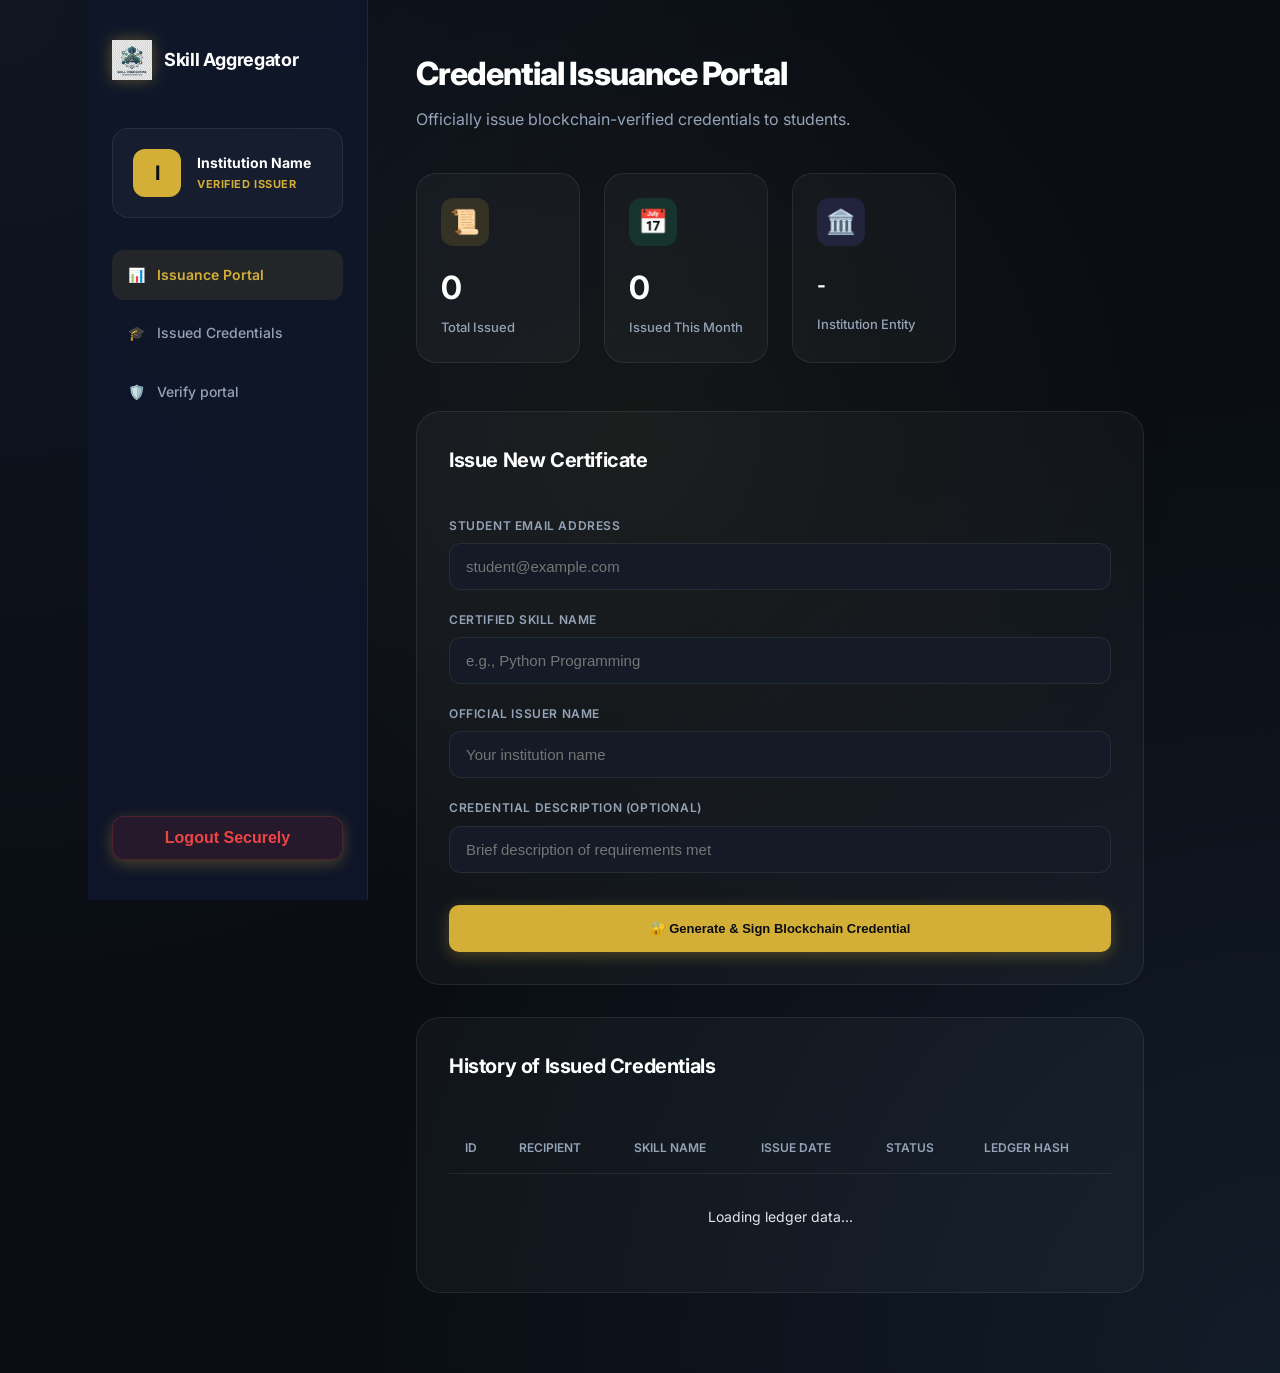
==== frontend/institution-dashboard.html @ e486b058 "Initial commit for Blockchain Skill Credential Aggregator System" ====
<!DOCTYPE html>
<html lang="en">

<head>
    <meta charset="UTF-8">
    <meta name="viewport" content="width=device-width, initial-scale=1.0">
    <title>Institution Dashboard - Skill Credential Aggregator</title>
    <link rel="stylesheet" href="style.css">
    <link rel="stylesheet" href="dashboard.css">
    <link rel="preconnect" href="https://fonts.googleapis.com">
    <link rel="preconnect" href="https://fonts.gstatic.com" crossorigin>
    <link href="https://fonts.googleapis.com/css2?family=Inter:wght@400;600;700&display=swap" rel="stylesheet">
    <script src="script.js" defer></script>
    <style>
        .badge-success {
            background: rgba(16, 185, 129, 0.1);
            color: #10b981;
        }
    </style>
</head>

<body>
    <div class="dashboard">
        <!-- Sidebar -->
        <aside class="sidebar">
            <div class="sidebar-header">
                <img src="logo.png" alt="Logo" class="sidebar-logo">
                <div class="sidebar-title">Skill Aggregator</div>
            </div>

            <div class="user-profile">
                <div class="user-avatar" id="userAvatar">I</div>
                <div class="user-details">
                    <h3 id="instNameHeader">Institution Name</h3>
                    <p>Verified Issuer</p>
                </div>
            </div>

            <nav class="nav-menu">
                <a href="#" class="nav-link active">
                    <span class="nav-icon">📊</span>
                    Issuance Portal
                </a>
                <a href="#" class="nav-link">
                    <span class="nav-icon">🎓</span>
                    Issued Credentials
                </a>
                <a href="verify.html" class="nav-link">
                    <span class="nav-icon">🛡️</span>
                    Verify portal
                </a>
            </nav>

            <button class="logout-btn-sidebar" onclick="logout()">Logout Securely</button>
        </aside>

        <!-- Main Content -->
        <main class="main-content">
            <div class="page-header">
                <h1>Credential Issuance Portal</h1>
                <p>Officially issue blockchain-verified credentials to students.</p>
            </div>

            <!-- Statistics -->
            <div class="dashboard-grid">
                <div class="stat-card gold">
                    <div class="stat-icon">📜</div>
                    <div class="stat-value" id="totalCredentials">0</div>
                    <div class="stat-label">Total Issued</div>
                </div>
                <div class="stat-card success">
                    <div class="stat-icon">📅</div>
                    <div class="stat-value" id="monthCredentials">0</div>
                    <div class="stat-label">Issued This Month</div>
                </div>
                <div class="stat-card info">
                    <div class="stat-icon">🏛️</div>
                    <div class="stat-value"
                        style="font-size: 1.2rem; min-height: 48px; display: flex; align-items: center;"
                        id="institutionNameDisplay">-</div>
                    <div class="stat-label">Institution Entity</div>
                </div>
            </div>

            <div class="content-section">
                <div class="section-head">
                    <h2>Issue New Certificate</h2>
                </div>
                <div id="message"></div>
                <form id="issueForm">
                    <div class="input-group">
                        <label for="student_email">Student Email Address</label>
                        <input type="email" id="student_email" placeholder="student@example.com" required>
                    </div>

                    <div class="input-group">
                        <label for="skill_name">Certified Skill Name</label>
                        <input type="text" id="skill_name" placeholder="e.g., Python Programming" required>
                    </div>

                    <div class="input-group">
                        <label for="issuer_name">Official Issuer Name</label>
                        <input type="text" id="issuer_name" placeholder="Your institution name" required>
                    </div>

                    <div class="input-group">
                        <label for="description">Credential Description (Optional)</label>
                        <input type="text" id="description" placeholder="Brief description of requirements met">
                    </div>

                    <button type="submit" class="action-btn" style="width: 100%; padding: 16px;">
                        🔐 Generate & Sign Blockchain Credential
                    </button>
                </form>
            </div>

            <!-- Credentials Table -->
            <div class="content-section">
                <div class="section-head">
                    <h2>History of Issued Credentials</h2>
                </div>
                <div class="table-container">
                    <table>
                        <thead>
                            <tr>
                                <th>ID</th>
                                <th>Recipient</th>
                                <th>Skill Name</th>
                                <th>Issue Date</th>
                                <th>Status</th>
                                <th>Ledger Hash</th>
                            </tr>
                        </thead>
                        <tbody id="credentialsTableBody">
                            <tr>
                                <td colspan="6" style="text-align: center; padding: 2rem;">Loading ledger data...</td>
                            </tr>
                        </tbody>
                    </table>
                </div>
            </div>
        </main>
    </div>

    <script>
        // Check authentication
        const token = localStorage.getItem('token');
        const role = localStorage.getItem('role');
        const name = localStorage.getItem('name');

        // Debug logging
        console.log('=== Institution Dashboard Auth Check ===');
        console.log('token:', token);
        console.log('role:', role);
        console.log('name:', name);
        console.log('role === "institution":', role === 'institution');

        if (!token || role !== 'institution') {
            console.error('Access denied! token:', !!token, 'role:', role);
            showToast("Restricted Access. Institution status required.", "error");
            setTimeout(() => window.location.href = 'login.html', 1500);
        } else {
            console.log('Access granted! Welcome', name);
        }

        // Display welcome message
        document.getElementById('instNameHeader').textContent = name;
        document.getElementById('institutionNameDisplay').textContent = name;
        document.getElementById('userAvatar').textContent = name.charAt(0).toUpperCase();
        document.getElementById('issuer_name').value = name;

        // Load credentials on page load
        loadCredentials();

        // Handle form submission
        document.getElementById('issueForm').addEventListener('submit', async (e) => {
            e.preventDefault();

            const skill_name = document.getElementById('skill_name').value;
            const issuer_name = document.getElementById('issuer_name').value;
            const student_email = document.getElementById('student_email').value;
            const description = document.getElementById('description').value;

            try {
                const response = await fetch('http://localhost:5000/issue-credential', {
                    method: 'POST',
                    headers: {
                        'Content-Type': 'application/json',
                        'Authorization': 'Bearer ' + token
                    },
                    body: JSON.stringify({
                        skill_name: skill_name,
                        issuer_name: issuer_name,
                        student_email: student_email,
                        description: description
                    })
                });

                const data = await response.json();

                if (response.ok) {
                    document.getElementById('message').innerHTML =
                        `<div class="badge-success" style="padding: 15px; border-radius: 12px; margin-bottom: 20px;">
                            <strong>✓ Successfully Recorded!</strong><br>
                            <span style="font-size: 0.8rem; opacity: 0.8;">Block Mined: ${data.credential_hash}</span>
                        </div>`;

                    // Clear form
                    document.getElementById('issueForm').reset();

                    // Reload credentials
                    loadCredentials();
                } else {
                    document.getElementById('message').innerHTML =
                        `<div class="message error"><strong>Error:</strong> ${data.message}</div>`;
                }
            } catch (error) {
                document.getElementById('message').innerHTML =
                    `<div class="message error"><strong>Error:</strong> ${error.message}</div>`;
            }
        });

        // Load credentials function
        async function loadCredentials() {
            try {
                const response = await fetch('http://localhost:5000/my-issued-credentials', {
                    headers: {
                        'Authorization': 'Bearer ' + token
                    }
                });

                const credentials = await response.json();

                const tbody = document.getElementById('credentialsTableBody');

                if (credentials.length === 0) {
                    tbody.innerHTML = '<tr><td colspan="6" style="text-align: center; padding: 2rem;">No credentials issued yet.</td></tr>';
                } else {
                    tbody.innerHTML = credentials.map(cred => `
                        <tr>
                            <td>${cred.id}</td>
                            <td>${cred.student_name}</td>
                            <td><strong>${cred.skill_name}</strong></td>
                            <td>${new Date(cred.issue_date).toLocaleDateString()}</td>
                            <td><span class="badge badge-success">${cred.status}</span></td>
                            <td class="hash-text" title="${cred.credential_hash}">${cred.credential_hash.substring(0, 16)}...</td>
                        </tr>
                    `).join('');

                    // Update statistics
                    document.getElementById('totalCredentials').textContent = credentials.length;

                    // Calculate this month's credentials
                    const thisMonth = new Date().getMonth();
                    const thisYear = new Date().getFullYear();
                    const monthCount = credentials.filter(cred => {
                        const credDate = new Date(cred.issue_date);
                        return credDate.getMonth() === thisMonth && credDate.getFullYear() === thisYear;
                    }).length;
                    document.getElementById('monthCredentials').textContent = monthCount;
                }
            } catch (error) {
                console.error('Error loading credentials:', error);
            }
        }
    </script>
</body>

</html>
---- frontend/style.css ----
:root {
  --primary: #0a0e14;
  --secondary: #141b26;
  --accent: #d4af37;
  /* Metallic Gold */
  --accent-glow: rgba(212, 175, 55, 0.4);
  --text: #e1e7ef;
  --text-dim: #94a3b8;
  --success: #10b981;
  --danger: #ef4444;
  --info: #6366f1;

  --bg-mesh: radial-gradient(at 0% 0%, rgba(20, 30, 48, 0.5) 0, transparent 50%),
    radial-gradient(at 50% 0%, rgba(36, 59, 85, 0.5) 0, transparent 50%),
    radial-gradient(at 100% 0%, rgba(20, 30, 48, 0.5) 0, transparent 50%);

  --glass: rgba(255, 255, 255, 0.03);
  --glass-border: rgba(255, 255, 255, 0.08);
  --glass-heavy: rgba(15, 23, 42, 0.8);

  --font-main: 'Inter', system-ui, -apple-system, sans-serif;
  --transition: all 0.3s cubic-bezier(0.4, 0, 0.2, 1);
}

* {
  box-sizing: border-box;
  margin: 0;
  padding: 0;
}

body {
  font-family: var(--font-main);
  background-color: var(--primary);
  background-image: var(--bg-mesh);
  color: var(--text);
  min-height: 100vh;
  display: flex;
  justify-content: center;
  align-items: center;
  overflow-x: hidden;
  line-height: 1.6;
}

/* Background Animation */
body::before {
  content: '';
  position: fixed;
  top: 0;
  left: 0;
  width: 100%;
  height: 100%;
  background: radial-gradient(circle at 50% 50%, rgba(212, 175, 55, 0.05), transparent 70%);
  pointer-events: none;
  z-index: -1;
}

.container {
  background: var(--glass-heavy);
  backdrop-filter: blur(20px);
  -webkit-backdrop-filter: blur(20px);
  border: 1px solid var(--glass-border);
  border-radius: 24px;
  padding: 48px;
  width: 100%;
  max-width: 440px;
  box-shadow: 0 25px 50px -12px rgba(0, 0, 0, 0.5);
  text-align: center;
  position: relative;
  overflow: hidden;
  animation: slideIn 0.8s cubic-bezier(0.16, 1, 0.3, 1);
}

.container::after {
  content: '';
  position: absolute;
  top: 0;
  left: -100%;
  width: 100%;
  height: 2px;
  background: linear-gradient(90deg, transparent, var(--accent), transparent);
  animation: scan 3s infinite linear;
}

@keyframes scan {
  to {
    left: 100%;
  }
}

@keyframes slideIn {
  from {
    opacity: 0;
    transform: translateY(30px) scale(0.95);
  }

  to {
    opacity: 1;
    transform: translateY(0) scale(1);
  }
}

.logo {
  width: 90px;
  height: 90px;
  margin-bottom: 32px;
  object-fit: contain;
  filter: drop-shadow(0 0 15px var(--accent-glow));
  transition: var(--transition);
}

.logo:hover {
  transform: scale(1.05) rotate(5deg);
}

h2 {
  font-size: 28px;
  font-weight: 700;
  margin-bottom: 8px;
  letter-spacing: -0.02em;
  color: #fff;
}

.subtitle {
  color: var(--text-dim);
  font-size: 14px;
  margin-bottom: 32px;
}

.input-group {
  position: relative;
  margin-bottom: 20px;
  text-align: left;
}

.input-group label {
  display: block;
  font-size: 12px;
  font-weight: 600;
  color: var(--text-dim);
  margin-bottom: 8px;
  text-transform: uppercase;
  letter-spacing: 0.05em;
}

input,
select {
  width: 100%;
  padding: 14px 16px;
  background: var(--secondary);
  /* Solid background for better dropdown behavior */
  border: 1px solid var(--glass-border);
  border-radius: 12px;
  color: #fff;
  font-size: 15px;
  outline: none;
  transition: var(--transition);
}

input:hover,
select:hover {
  background: rgba(255, 255, 255, 0.05);
}

input:focus,
select:focus {
  border-color: var(--accent);
  background: rgba(255, 255, 255, 0.07);
  box-shadow: 0 0 0 4px var(--accent-glow);
}

button {
  width: 100%;
  padding: 16px;
  margin-top: 12px;
  background: var(--accent);
  border: none;
  border-radius: 12px;
  font-size: 16px;
  font-weight: 700;
  color: var(--primary);
  cursor: pointer;
  transition: var(--transition);
  box-shadow: 0 4px 15px rgba(212, 175, 55, 0.3);
}

button:hover {
  transform: translateY(-2px);
  box-shadow: 0 8px 25px rgba(212, 175, 55, 0.5);
  background: #e5c05b;
}

button:active {
  transform: translateY(0);
}

/* Toast System */
#toast-container {
  position: fixed;
  bottom: 30px;
  right: 30px;
  z-index: 9999;
  display: flex;
  flex-direction: column;
  gap: 12px;
}

.toast {
  background: rgba(255, 255, 255, 0.1);
  backdrop-filter: blur(15px);
  border: 1px solid rgba(255, 255, 255, 0.1);
  color: var(--text);
  padding: 16px 24px;
  border-radius: 12px;
  box-shadow: 0 10px 30px rgba(0, 0, 0, 0.3);
  display: flex;
  align-items: center;
  gap: 12px;
  font-weight: 600;
  min-width: 300px;
  transform: translateX(120%);
  transition: all 0.5s cubic-bezier(0.2, 0.8, 0.2, 1);
}

.toast.show {
  transform: translateX(0);
}

.toast-success {
  color: #10b981;
  border-left: 4px solid #10b981;
}

.toast-error {
  color: #ef4444;
  border-left: 4px solid #ef4444;
}

.toast-info {
  color: #3b82f6;
  border-left: 4px solid #3b82f6;
}

.link-text {
  margin-top: 24px;
  font-size: 14px;
  color: var(--text-dim);
}

.link {
  color: var(--accent);
  text-decoration: none;
  font-weight: 600;
  margin-left: 4px;
  transition: var(--transition);
}

.link:hover {
  color: #fff;
  text-shadow: 0 0 10px var(--accent-glow);
}

/* Custom Select Arrow */
select {
  appearance: none;
  background-image: url("data:image/svg+xml;charset=UTF-8,%3Csvg xmlns='http://www.w3.org/2000/svg' viewBox='0 0 24 24' fill='none' stroke='%23d4af37' stroke-width='2' stroke-linecap='round' stroke-linejoin='round'%3E%3Cpolyline points='6 9 12 15 18 9'%3E%3C/polyline%3E%3C/svg%3E");
  background-repeat: no-repeat;
  background-position: right 16px center;
  background-size: 16px;
}

option {
  background-color: #1a1c2c;
  /* Match the dark theme */
  color: #fff;
  padding: 10px;
}
---- frontend/dashboard.css ----
:root {
    --primary: #0a0e14;
    --secondary: #141b26;
    --accent: #d4af37;
    --accent-glow: rgba(212, 175, 55, 0.4);
    --text: #e1e7ef;
    --text-dim: #94a3b8;
    --success: #10b981;
    --warning: #f59e0b;
    --danger: #ef4444;
    --info: #6366f1;

    --glass: rgba(255, 255, 255, 0.03);
    --glass-border: rgba(255, 255, 255, 0.08);
    --glass-heavy: rgba(15, 23, 42, 0.95);

    --font-main: 'Inter', system-ui, sans-serif;
    --transition: all 0.3s cubic-bezier(0.4, 0, 0.2, 1);
    --sidebar-width: 280px;
}

* {
    box-sizing: border-box;
    margin: 0;
    padding: 0;
}

body {
    font-family: var(--font-main);
    background-color: var(--primary);
    background-image: radial-gradient(at 0% 0%, rgba(20, 30, 48, 0.5) 0, transparent 50%),
        radial-gradient(at 100% 100%, rgba(36, 59, 85, 0.3) 0, transparent 50%);
    color: var(--text);
    min-height: 100vh;
}

.dashboard {
    display: flex;
}

/* Sidebar Styling */
.sidebar {
    width: var(--sidebar-width);
    background: var(--glass-heavy);
    backdrop-filter: blur(20px);
    border-right: 1px solid var(--glass-border);
    padding: 40px 24px;
    position: fixed;
    height: 100vh;
    display: flex;
    flex-direction: column;
    z-index: 100;
    animation: slideInLeft 0.6s cubic-bezier(0.16, 1, 0.3, 1);
}

@keyframes slideInLeft {
    from {
        transform: translateX(-100%);
    }

    to {
        transform: translateX(0);
    }
}

.sidebar-header {
    display: flex;
    align-items: center;
    gap: 12px;
    margin-bottom: 48px;
}

.sidebar-logo {
    width: 40px;
    height: 40px;
    filter: drop-shadow(0 0 8px var(--accent-glow));
}

.sidebar-title {
    font-size: 18px;
    font-weight: 700;
    color: #fff;
    letter-spacing: -0.02em;
}

.user-profile {
    background: var(--glass);
    border: 1px solid var(--glass-border);
    border-radius: 16px;
    padding: 20px;
    margin-bottom: 32px;
    display: flex;
    align-items: center;
    gap: 16px;
}

.user-avatar {
    width: 48px;
    height: 48px;
    background: var(--accent);
    color: var(--primary);
    border-radius: 12px;
    display: flex;
    align-items: center;
    justify-content: center;
    font-weight: 700;
    font-size: 20px;
}

.user-details h3 {
    font-size: 14px;
    color: #fff;
    margin-bottom: 2px;
}

.user-details p {
    font-size: 11px;
    color: var(--accent);
    text-transform: uppercase;
    font-weight: 700;
    letter-spacing: 0.05em;
}

.nav-menu {
    list-style: none;
    flex-grow: 1;
}

.nav-link {
    display: flex;
    align-items: center;
    gap: 12px;
    padding: 14px 16px;
    color: var(--text-dim);
    text-decoration: none;
    border-radius: 12px;
    margin-bottom: 8px;
    font-size: 14px;
    font-weight: 500;
    transition: var(--transition);
}

.nav-link:hover {
    background: var(--glass);
    color: #fff;
}

.nav-link.active {
    background: rgba(212, 175, 55, 0.1);
    color: var(--accent);
    font-weight: 600;
}

.logout-btn-sidebar {
    margin-top: auto;
    background: rgba(239, 68, 68, 0.1);
    color: var(--danger);
    border: 1px solid rgba(239, 68, 68, 0.2);
    padding: 12px;
    border-radius: 12px;
    cursor: pointer;
    font-weight: 600;
    transition: var(--transition);
}

.logout-btn-sidebar:hover {
    background: var(--danger);
    color: #fff;
}

/* Main Content Styling */
.main-content {
    flex: 1;
    margin-left: var(--sidebar-width);
    padding: 48px;
    max-width: 1400px;
    animation: fadeIn 0.8s ease-out;
}

@keyframes fadeIn {
    from {
        opacity: 0;
        transform: translateY(20px);
    }

    to {
        opacity: 1;
        transform: translateY(0);
    }
}

.page-header {
    margin-bottom: 40px;
}

.page-header h1 {
    font-size: 32px;
    font-weight: 800;
    color: #fff;
    margin-bottom: 8px;
    letter-spacing: -0.03em;
}

.page-header p {
    color: var(--text-dim);
    font-size: 16px;
}

/* Dashboard Grid Component */
.dashboard-grid {
    display: grid;
    grid-template-columns: repeat(4, 1fr);
    gap: 24px;
    margin-bottom: 48px;
}

.stat-card {
    background: var(--glass);
    border: 1px solid var(--glass-border);
    border-radius: 20px;
    padding: 24px;
    transition: var(--transition);
    position: relative;
    overflow: hidden;
}

.stat-card:hover {
    transform: translateY(-4px);
    background: var(--glass-border);
    border-color: var(--accent);
}

.stat-icon {
    width: 48px;
    height: 48px;
    border-radius: 12px;
    display: flex;
    align-items: center;
    justify-content: center;
    font-size: 24px;
    margin-bottom: 16px;
    background: rgba(255, 255, 255, 0.05);
}

.stat-card.gold .stat-icon {
    background: rgba(212, 175, 55, 0.15);
    color: var(--accent);
}

.stat-card.success .stat-icon {
    background: rgba(16, 185, 129, 0.15);
    color: var(--success);
}

.stat-card.info .stat-icon {
    background: rgba(99, 102, 241, 0.15);
    color: var(--info);
}

.stat-card.purple .stat-icon {
    background: rgba(167, 139, 250, 0.15);
    color: #a78bfa;
}

.stat-value {
    font-size: 32px;
    font-weight: 700;
    color: #fff;
    margin-bottom: 4px;
}

.stat-label {
    font-size: 13px;
    color: var(--text-dim);
    font-weight: 500;
}

/* Sections & Tables */
.content-section {
    background: var(--glass);
    border: 1px solid var(--glass-border);
    border-radius: 24px;
    padding: 32px;
    margin-bottom: 32px;
}

.section-head {
    display: flex;
    justify-content: space-between;
    align-items: center;
    margin-bottom: 32px;
}

.section-head h2 {
    font-size: 20px;
    font-weight: 700;
    color: #fff;
}

.action-btn {
    background: var(--accent);
    color: var(--primary);
    padding: 10px 20px;
    border-radius: 10px;
    font-weight: 700;
    font-size: 13px;
    border: none;
    cursor: pointer;
    transition: var(--transition);
}

.action-btn:hover {
    transform: translateY(-2px);
    box-shadow: 0 4px 12px var(--accent-glow);
}

/* Table Styling */
.table-container {
    width: 100%;
    overflow-x: auto;
}

table {
    width: 100%;
    border-collapse: collapse;
}

th {
    text-align: left;
    padding: 16px;
    font-size: 12px;
    font-weight: 600;
    color: var(--text-dim);
    text-transform: uppercase;
    border-bottom: 1px solid var(--glass-border);
}

td {
    padding: 20px 16px;
    font-size: 14px;
    color: var(--text);
    border-bottom: 1px solid var(--glass-border);
}

tr:last-child td {
    border-bottom: none;
}

tr:hover {
    background: rgba(255, 255, 255, 0.02);
}

.badge {
    padding: 4px 12px;
    border-radius: 8px;
    font-size: 11px;
    font-weight: 700;
    text-transform: uppercase;
}

.badge-success {
    background: rgba(16, 185, 129, 0.1);
    color: var(--success);
}

.badge-warning {
    background: rgba(245, 158, 11, 0.1);
    color: var(--warning);
}

.badge-info {
    background: rgba(99, 102, 241, 0.1);
    color: var(--info);
}

.hash-text {
    font-family: 'JetBrains Mono', monospace;
    font-size: 12px;
    color: var(--text-dim);
    opacity: 0.7;
}

/* Responsive Overrides */
@media (max-width: 1200px) {
    .dashboard-grid {
        grid-template-columns: repeat(2, 1fr);
    }
}

@media (max-width: 768px) {
    .sidebar {
        display: none;
    }

    .main-content {
        margin-left: 0;
        padding: 24px;
    }

    .dashboard-grid {
        grid-template-columns: 1fr;
    }
}

/* Modal Styling */
.modal {
    display: none;
    position: fixed;
    top: 0;
    left: 0;
    width: 100%;
    height: 100%;
    background: rgba(0, 0, 0, 0.6);
    backdrop-filter: blur(8px);
    z-index: 1000;
    justify-content: center;
    align-items: center;
    animation: fadeIn 0.3s ease;
}

.modal-content {
    background: var(--glass-heavy);
    border: 1px solid var(--glass-border);
    border-radius: 24px;
    padding: 40px;
    width: 90%;
    max-width: 500px;
    position: relative;
    box-shadow: 0 25px 50px -12px rgba(0, 0, 0, 0.5);
    animation: scaleUp 0.4s cubic-bezier(0.16, 1, 0.3, 1);
}

@keyframes scaleUp {
    from {
        opacity: 0;
        transform: scale(0.95);
    }

    to {
        opacity: 1;
        transform: scale(1);
    }
}

.modal-header {
    margin-bottom: 24px;
}

.modal-header h2 {
    font-size: 24px;
    color: #fff;
    margin-bottom: 8px;
}

.modal-header p {
    color: var(--text-dim);
    font-size: 14px;
}

.close-btn {
    position: absolute;
    top: 24px;
    right: 24px;
    background: none;
    border: none;
    color: var(--text-dim);
    font-size: 24px;
    cursor: pointer;
    transition: var(--transition);
}

.close-btn:hover {
    color: #fff;
}

.form-group {
    margin-bottom: 20px;
}

.form-group label {
    display: block;
    font-size: 13px;
    color: var(--text-dim);
    margin-bottom: 8px;
    font-weight: 600;
}

.form-group input {
    width: 100%;
    background: rgba(255, 255, 255, 0.05);
    border: 1px solid var(--glass-border);
    border-radius: 12px;
    padding: 12px 16px;
    color: #fff;
    font-family: var(--font-main);
    transition: var(--transition);
}

.form-group input:focus {
    outline: none;
    border-color: var(--accent);
    background: rgba(255, 255, 255, 0.08);
}

.badge-external {
    background: rgba(167, 139, 250, 0.1);
    color: #a78bfa;
}

.badge-internal {
    background: rgba(16, 185, 129, 0.1);
    color: var(--success);
}
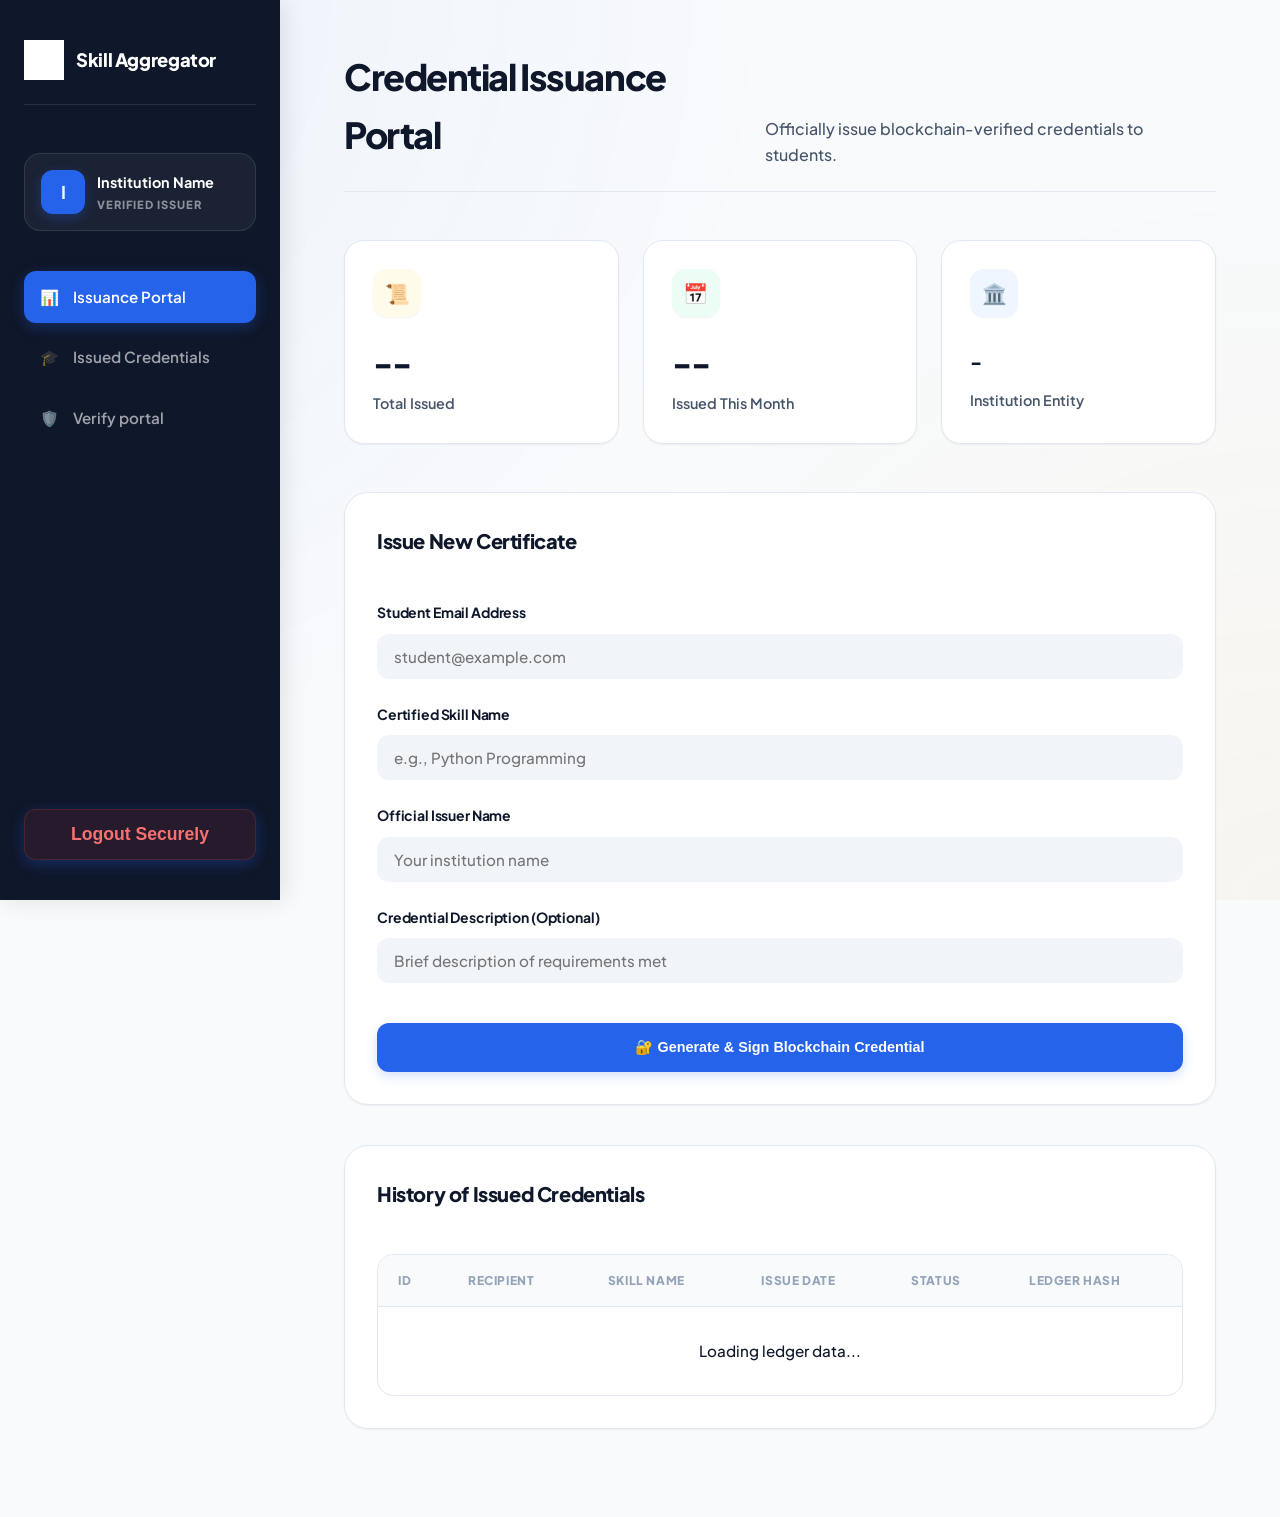
==== commit 1f8edbb2: "Update backend and frontend changes, including new landing page and CSS improvements" ====
--- a/frontend/institution-dashboard.html
+++ b/frontend/institution-dashboard.html
@@ -65,12 +65,12 @@
             <div class="dashboard-grid">
                 <div class="stat-card gold">
                     <div class="stat-icon">📜</div>
-                    <div class="stat-value" id="totalCredentials">0</div>
+                    <div class="stat-value" id="totalCredentials">--</div>
                     <div class="stat-label">Total Issued</div>
                 </div>
                 <div class="stat-card success">
                     <div class="stat-icon">📅</div>
-                    <div class="stat-value" id="monthCredentials">0</div>
+                    <div class="stat-value" id="monthCredentials">--</div>
                     <div class="stat-label">Issued This Month</div>
                 </div>
                 <div class="stat-card info">
--- a/frontend/style.css
+++ b/frontend/style.css
@@ -1,25 +1,30 @@
+@import url('https://fonts.googleapis.com/css2?family=Plus+Jakarta+Sans:wght@400;500;600;700;800&display=swap');
+
 :root {
-  --primary: #0a0e14;
-  --secondary: #141b26;
-  --accent: #d4af37;
-  /* Metallic Gold */
-  --accent-glow: rgba(212, 175, 55, 0.4);
-  --text: #e1e7ef;
-  --text-dim: #94a3b8;
+  --primary: #ffffff;
+  --bg-page: #f8fafc;
+  --accent: #0f172a;
+  --accent-blue: #2563eb;
+  --accent-blue-hover: #1d4ed8;
+  --accent-glow: rgba(37, 99, 235, 0.15);
+
+  --text-main: #0f172a;
+  --text-muted: #475569;
+  --text-light: #94a3b8;
+
   --success: #10b981;
   --danger: #ef4444;
-  --info: #6366f1;
-
-  --bg-mesh: radial-gradient(at 0% 0%, rgba(20, 30, 48, 0.5) 0, transparent 50%),
-    radial-gradient(at 50% 0%, rgba(36, 59, 85, 0.5) 0, transparent 50%),
-    radial-gradient(at 100% 0%, rgba(20, 30, 48, 0.5) 0, transparent 50%);
-
-  --glass: rgba(255, 255, 255, 0.03);
-  --glass-border: rgba(255, 255, 255, 0.08);
-  --glass-heavy: rgba(15, 23, 42, 0.8);
-
-  --font-main: 'Inter', system-ui, -apple-system, sans-serif;
-  --transition: all 0.3s cubic-bezier(0.4, 0, 0.2, 1);
+  --info: #3b82f6;
+
+  --border-subtle: #e2e8f0;
+  --border-focus: #2563eb;
+
+  --glass: rgba(255, 255, 255, 0.7);
+  --glass-heavy: rgba(255, 255, 255, 0.98);
+
+  --font-main: 'Plus Jakarta Sans', 'Inter', system-ui, -apple-system, sans-serif;
+  --transition: all 0.4s cubic-bezier(0.16, 1, 0.3, 1);
+  --shadow-xl: 0 25px 50px -12px rgb(0 0 0 / 0.15);
 }
 
 * {
@@ -30,9 +35,8 @@
 
 body {
   font-family: var(--font-main);
-  background-color: var(--primary);
-  background-image: var(--bg-mesh);
-  color: var(--text);
+  background-color: var(--bg-page);
+  color: var(--text-main);
   min-height: 100vh;
   display: flex;
   justify-content: center;
@@ -41,7 +45,7 @@
   line-height: 1.6;
 }
 
-/* Background Animation */
+/* Dynamic Mesh Background */
 body::before {
   content: '';
   position: fixed;
@@ -49,7 +53,9 @@
   left: 0;
   width: 100%;
   height: 100%;
-  background: radial-gradient(circle at 50% 50%, rgba(212, 175, 55, 0.05), transparent 70%);
+  background:
+    radial-gradient(circle at 0% 0%, rgba(37, 99, 235, 0.05) 0%, transparent 50%),
+    radial-gradient(circle at 100% 100%, rgba(245, 158, 11, 0.05) 0%, transparent 50%);
   pointer-events: none;
   z-index: -1;
 }
@@ -58,135 +64,117 @@
   background: var(--glass-heavy);
   backdrop-filter: blur(20px);
   -webkit-backdrop-filter: blur(20px);
-  border: 1px solid var(--glass-border);
-  border-radius: 24px;
-  padding: 48px;
-  width: 100%;
-  max-width: 440px;
-  box-shadow: 0 25px 50px -12px rgba(0, 0, 0, 0.5);
+  border: 1px solid var(--border-subtle);
+  border-radius: 32px;
+  padding: 56px;
+  width: 100%;
+  max-width: 460px;
+  box-shadow: var(--shadow-xl);
   text-align: center;
   position: relative;
   overflow: hidden;
-  animation: slideIn 0.8s cubic-bezier(0.16, 1, 0.3, 1);
-}
-
-.container::after {
-  content: '';
-  position: absolute;
-  top: 0;
-  left: -100%;
-  width: 100%;
-  height: 2px;
-  background: linear-gradient(90deg, transparent, var(--accent), transparent);
-  animation: scan 3s infinite linear;
-}
-
-@keyframes scan {
-  to {
-    left: 100%;
-  }
-}
-
-@keyframes slideIn {
+  animation: slideUp 0.8s cubic-bezier(0.16, 1, 0.3, 1);
+}
+
+@keyframes slideUp {
   from {
     opacity: 0;
-    transform: translateY(30px) scale(0.95);
+    transform: translateY(40px);
   }
 
   to {
     opacity: 1;
-    transform: translateY(0) scale(1);
+    transform: translateY(0);
   }
 }
 
 .logo {
-  width: 90px;
-  height: 90px;
+  width: 72px;
+  height: 72px;
   margin-bottom: 32px;
   object-fit: contain;
-  filter: drop-shadow(0 0 15px var(--accent-glow));
   transition: var(--transition);
 }
 
 .logo:hover {
-  transform: scale(1.05) rotate(5deg);
+  transform: scale(1.1) rotate(-5deg);
 }
 
 h2 {
-  font-size: 28px;
-  font-weight: 700;
-  margin-bottom: 8px;
-  letter-spacing: -0.02em;
-  color: #fff;
+  font-size: 2rem;
+  font-weight: 800;
+  margin-bottom: 12px;
+  letter-spacing: -0.03em;
+  color: var(--accent);
 }
 
 .subtitle {
-  color: var(--text-dim);
-  font-size: 14px;
-  margin-bottom: 32px;
+  color: var(--text-muted);
+  font-size: 1.05rem;
+  margin-bottom: 40px;
+  font-weight: 500;
 }
 
 .input-group {
   position: relative;
-  margin-bottom: 20px;
+  margin-bottom: 24px;
   text-align: left;
 }
 
 .input-group label {
   display: block;
-  font-size: 12px;
-  font-weight: 600;
-  color: var(--text-dim);
-  margin-bottom: 8px;
-  text-transform: uppercase;
-  letter-spacing: 0.05em;
+  font-size: 0.875rem;
+  font-weight: 700;
+  color: var(--accent);
+  margin-bottom: 10px;
+  letter-spacing: -0.01em;
 }
 
 input,
 select {
   width: 100%;
-  padding: 14px 16px;
-  background: var(--secondary);
-  /* Solid background for better dropdown behavior */
-  border: 1px solid var(--glass-border);
-  border-radius: 12px;
-  color: #fff;
-  font-size: 15px;
+  padding: 14px 20px;
+  background: #f1f5f9;
+  border: 1.5px solid transparent;
+  border-radius: 14px;
+  color: var(--text-main);
+  font-size: 1rem;
+  font-weight: 500;
   outline: none;
   transition: var(--transition);
 }
 
 input:hover,
 select:hover {
-  background: rgba(255, 255, 255, 0.05);
+  background: #e2e8f0;
 }
 
 input:focus,
 select:focus {
-  border-color: var(--accent);
-  background: rgba(255, 255, 255, 0.07);
-  box-shadow: 0 0 0 4px var(--accent-glow);
+  background: white;
+  border-color: var(--accent-blue);
+  box-shadow: 0 0 0 4px rgba(37, 99, 235, 0.1);
 }
 
 button {
   width: 100%;
   padding: 16px;
-  margin-top: 12px;
-  background: var(--accent);
+  margin-top: 16px;
+  background: var(--accent-blue);
   border: none;
-  border-radius: 12px;
-  font-size: 16px;
+  border-radius: 14px;
+  font-size: 1.1rem;
   font-weight: 700;
-  color: var(--primary);
+  color: white;
   cursor: pointer;
   transition: var(--transition);
-  box-shadow: 0 4px 15px rgba(212, 175, 55, 0.3);
+  box-shadow: 0 4px 14px 0 rgba(37, 99, 235, 0.3);
 }
 
 button:hover {
+  background: var(--accent-blue-hover);
   transform: translateY(-2px);
-  box-shadow: 0 8px 25px rgba(212, 175, 55, 0.5);
-  background: #e5c05b;
+  box-shadow: 0 6px 20px rgba(37, 99, 235, 0.4);
 }
 
 button:active {
@@ -196,7 +184,7 @@
 /* Toast System */
 #toast-container {
   position: fixed;
-  bottom: 30px;
+  top: 30px;
   right: 30px;
   z-index: 9999;
   display: flex;
@@ -205,20 +193,19 @@
 }
 
 .toast {
-  background: rgba(255, 255, 255, 0.1);
-  backdrop-filter: blur(15px);
-  border: 1px solid rgba(255, 255, 255, 0.1);
-  color: var(--text);
-  padding: 16px 24px;
-  border-radius: 12px;
-  box-shadow: 0 10px 30px rgba(0, 0, 0, 0.3);
+  background: white;
+  border: 1px solid var(--border-subtle);
+  color: var(--text-main);
+  padding: 18px 24px;
+  border-radius: 16px;
+  box-shadow: var(--shadow-xl);
   display: flex;
   align-items: center;
-  gap: 12px;
+  gap: 14px;
   font-weight: 600;
-  min-width: 300px;
+  min-width: 320px;
   transform: translateX(120%);
-  transition: all 0.5s cubic-bezier(0.2, 0.8, 0.2, 1);
+  transition: transform 0.6s cubic-bezier(0.16, 1, 0.3, 1);
 }
 
 .toast.show {
@@ -226,51 +213,48 @@
 }
 
 .toast-success {
-  color: #10b981;
-  border-left: 4px solid #10b981;
+  border-left: 6px solid var(--success);
 }
 
 .toast-error {
-  color: #ef4444;
-  border-left: 4px solid #ef4444;
+  border-left: 6px solid var(--danger);
 }
 
 .toast-info {
-  color: #3b82f6;
-  border-left: 4px solid #3b82f6;
+  border-left: 6px solid var(--info);
 }
 
 .link-text {
-  margin-top: 24px;
-  font-size: 14px;
-  color: var(--text-dim);
+  margin-top: 32px;
+  font-size: 0.95rem;
+  color: var(--text-muted);
+  font-weight: 500;
 }
 
 .link {
-  color: var(--accent);
+  color: var(--accent-blue);
   text-decoration: none;
-  font-weight: 600;
+  font-weight: 700;
   margin-left: 4px;
   transition: var(--transition);
 }
 
 .link:hover {
-  color: #fff;
-  text-shadow: 0 0 10px var(--accent-glow);
+  color: var(--accent-blue-hover);
+  text-decoration: underline;
 }
 
 /* Custom Select Arrow */
 select {
   appearance: none;
-  background-image: url("data:image/svg+xml;charset=UTF-8,%3Csvg xmlns='http://www.w3.org/2000/svg' viewBox='0 0 24 24' fill='none' stroke='%23d4af37' stroke-width='2' stroke-linecap='round' stroke-linejoin='round'%3E%3Cpolyline points='6 9 12 15 18 9'%3E%3C/polyline%3E%3C/svg%3E");
+  background-image: url("data:image/svg+xml;charset=UTF-8,%3Csvg xmlns='http://www.w3.org/2000/svg' viewBox='0 0 24 24' fill='none' stroke='%23475569' stroke-width='2' stroke-linecap='round' stroke-linejoin='round'%3E%3Cpolyline points='6 9 12 15 18 9'%3E%3C/polyline%3E%3C/svg%3E");
   background-repeat: no-repeat;
-  background-position: right 16px center;
+  background-position: right 20px center;
   background-size: 16px;
 }
 
 option {
-  background-color: #1a1c2c;
-  /* Match the dark theme */
-  color: #fff;
-  padding: 10px;
+  background-color: white;
+  color: var(--text-main);
+  padding: 12px;
 }
--- a/frontend/dashboard.css
+++ b/frontend/dashboard.css
@@ -1,22 +1,31 @@
+@import url('https://fonts.googleapis.com/css2?family=Plus+Jakarta+Sans:wght@400;500;600;700;800&display=swap');
+
 :root {
-    --primary: #0a0e14;
-    --secondary: #141b26;
-    --accent: #d4af37;
-    --accent-glow: rgba(212, 175, 55, 0.4);
-    --text: #e1e7ef;
-    --text-dim: #94a3b8;
+    --primary: #ffffff;
+    --bg-page: #f8fafc;
+    --accent: #0f172a;
+    --accent-blue: #2563eb;
+    --accent-blue-hover: #1d4ed8;
+    --accent-glow: rgba(37, 99, 235, 0.15);
+
+    --text-main: #0f172a;
+    --text-muted: #475569;
+    --text-light: #94a3b8;
+
     --success: #10b981;
     --warning: #f59e0b;
     --danger: #ef4444;
-    --info: #6366f1;
-
-    --glass: rgba(255, 255, 255, 0.03);
-    --glass-border: rgba(255, 255, 255, 0.08);
-    --glass-heavy: rgba(15, 23, 42, 0.95);
-
-    --font-main: 'Inter', system-ui, sans-serif;
-    --transition: all 0.3s cubic-bezier(0.4, 0, 0.2, 1);
+    --info: #3b82f6;
+
+    --border-subtle: #e2e8f0;
+    --border-focus: #2563eb;
+
+    --font-main: 'Plus Jakarta Sans', 'Inter', system-ui, sans-serif;
+    --transition: all 0.3s cubic-bezier(0.16, 1, 0.3, 1);
     --sidebar-width: 280px;
+    --shadow-sm: 0 1px 2px 0 rgb(0 0 0 / 0.05);
+    --shadow-md: 0 4px 6px -1px rgb(0 0 0 / 0.1), 0 2px 4px -2px rgb(0 0 0 / 0.1);
+    --shadow-lg: 0 10px 15px -3px rgb(0 0 0 / 0.1);
 }
 
 * {
@@ -27,11 +36,10 @@
 
 body {
     font-family: var(--font-main);
-    background-color: var(--primary);
-    background-image: radial-gradient(at 0% 0%, rgba(20, 30, 48, 0.5) 0, transparent 50%),
-        radial-gradient(at 100% 100%, rgba(36, 59, 85, 0.3) 0, transparent 50%);
-    color: var(--text);
+    background-color: var(--bg-page);
+    color: var(--text-main);
     min-height: 100vh;
+    -webkit-font-smoothing: antialiased;
 }
 
 .dashboard {
@@ -41,26 +49,15 @@
 /* Sidebar Styling */
 .sidebar {
     width: var(--sidebar-width);
-    background: var(--glass-heavy);
-    backdrop-filter: blur(20px);
-    border-right: 1px solid var(--glass-border);
+    background: var(--accent);
+    color: white;
     padding: 40px 24px;
     position: fixed;
     height: 100vh;
     display: flex;
     flex-direction: column;
-    z-index: 100;
-    animation: slideInLeft 0.6s cubic-bezier(0.16, 1, 0.3, 1);
-}
-
-@keyframes slideInLeft {
-    from {
-        transform: translateX(-100%);
-    }
-
-    to {
-        transform: translateX(0);
-    }
+    z-index: 1000;
+    box-shadow: 4px 0 24px rgba(0, 0, 0, 0.1);
 }
 
 .sidebar-header {
@@ -68,59 +65,66 @@
     align-items: center;
     gap: 12px;
     margin-bottom: 48px;
+    padding-bottom: 24px;
+    border-bottom: 1px solid rgba(255, 255, 255, 0.1);
 }
 
 .sidebar-logo {
     width: 40px;
     height: 40px;
-    filter: drop-shadow(0 0 8px var(--accent-glow));
+    object-fit: contain;
+    filter: brightness(0) invert(1);
 }
 
 .sidebar-title {
-    font-size: 18px;
-    font-weight: 700;
-    color: #fff;
+    font-size: 1.15rem;
+    font-weight: 800;
+    color: white;
     letter-spacing: -0.02em;
 }
 
+/* User Profile in Sidebar */
 .user-profile {
-    background: var(--glass);
-    border: 1px solid var(--glass-border);
+    background: rgba(255, 255, 255, 0.05);
+    border: 1px solid rgba(255, 255, 255, 0.1);
     border-radius: 16px;
-    padding: 20px;
-    margin-bottom: 32px;
-    display: flex;
-    align-items: center;
-    gap: 16px;
+    padding: 16px;
+    margin-bottom: 40px;
+    display: flex;
+    align-items: center;
+    gap: 12px;
 }
 
 .user-avatar {
-    width: 48px;
-    height: 48px;
-    background: var(--accent);
-    color: var(--primary);
+    width: 44px;
+    height: 44px;
+    background: var(--accent-blue);
+    color: white;
     border-radius: 12px;
     display: flex;
     align-items: center;
     justify-content: center;
     font-weight: 700;
-    font-size: 20px;
+    font-size: 1.1rem;
+    box-shadow: 0 4px 12px rgba(37, 99, 235, 0.3);
 }
 
 .user-details h3 {
-    font-size: 14px;
-    color: #fff;
+    font-size: 0.9rem;
+    font-weight: 700;
     margin-bottom: 2px;
+    color: white;
 }
 
 .user-details p {
-    font-size: 11px;
-    color: var(--accent);
+    font-size: 0.7rem;
+    color: rgba(255, 255, 255, 0.5);
     text-transform: uppercase;
-    font-weight: 700;
-    letter-spacing: 0.05em;
-}
-
+    font-weight: 800;
+    letter-spacing: 0.08em;
+}
+
+/* Nav Menu */
 .nav-menu {
     list-style: none;
     flex-grow: 1;
@@ -129,195 +133,199 @@
 .nav-link {
     display: flex;
     align-items: center;
-    gap: 12px;
+    gap: 14px;
     padding: 14px 16px;
-    color: var(--text-dim);
+    color: rgba(255, 255, 255, 0.6);
     text-decoration: none;
     border-radius: 12px;
     margin-bottom: 8px;
-    font-size: 14px;
-    font-weight: 500;
+    font-size: 0.95rem;
+    font-weight: 600;
     transition: var(--transition);
 }
 
 .nav-link:hover {
-    background: var(--glass);
-    color: #fff;
+    background: rgba(255, 255, 255, 0.08);
+    color: white;
+    transform: translateX(4px);
 }
 
 .nav-link.active {
-    background: rgba(212, 175, 55, 0.1);
-    color: var(--accent);
-    font-weight: 600;
+    background: var(--accent-blue);
+    color: white;
+    box-shadow: 0 4px 14px rgba(37, 99, 235, 0.3);
 }
 
 .logout-btn-sidebar {
     margin-top: auto;
     background: rgba(239, 68, 68, 0.1);
-    color: var(--danger);
+    color: #f87171;
     border: 1px solid rgba(239, 68, 68, 0.2);
-    padding: 12px;
+    padding: 14px;
     border-radius: 12px;
     cursor: pointer;
-    font-weight: 600;
-    transition: var(--transition);
+    font-weight: 700;
+    transition: var(--transition);
+    display: flex;
+    align-items: center;
+    justify-content: center;
+    gap: 10px;
 }
 
 .logout-btn-sidebar:hover {
-    background: var(--danger);
-    color: #fff;
-}
-
-/* Main Content Styling */
+    background: #ef4444;
+    color: white;
+    border-color: #ef4444;
+}
+
+/* Main Content Area */
 .main-content {
     flex: 1;
     margin-left: var(--sidebar-width);
-    padding: 48px;
+    padding: 48px 64px;
     max-width: 1400px;
-    animation: fadeIn 0.8s ease-out;
-}
-
-@keyframes fadeIn {
-    from {
-        opacity: 0;
-        transform: translateY(20px);
-    }
-
-    to {
-        opacity: 1;
-        transform: translateY(0);
-    }
 }
 
 .page-header {
-    margin-bottom: 40px;
+    display: flex;
+    justify-content: space-between;
+    align-items: flex-end;
+    margin-bottom: 48px;
+    padding-bottom: 24px;
+    border-bottom: 1px solid var(--border-subtle);
 }
 
 .page-header h1 {
-    font-size: 32px;
-    font-weight: 800;
-    color: #fff;
-    margin-bottom: 8px;
-    letter-spacing: -0.03em;
+    font-size: 2.25rem;
+    font-weight: 800;
+    color: var(--accent);
+    letter-spacing: -0.04em;
+    margin-bottom: 4px;
 }
 
 .page-header p {
-    color: var(--text-dim);
-    font-size: 16px;
-}
-
-/* Dashboard Grid Component */
+    color: var(--text-muted);
+    font-size: 1rem;
+    font-weight: 500;
+}
+
+/* Dashboard Stats Grid */
 .dashboard-grid {
     display: grid;
-    grid-template-columns: repeat(4, 1fr);
+    grid-template-columns: repeat(auto-fit, minmax(240px, 1fr));
     gap: 24px;
     margin-bottom: 48px;
 }
 
 .stat-card {
-    background: var(--glass);
-    border: 1px solid var(--glass-border);
+    background: white;
+    border: 1px solid var(--border-subtle);
     border-radius: 20px;
-    padding: 24px;
-    transition: var(--transition);
-    position: relative;
-    overflow: hidden;
+    padding: 28px;
+    box-shadow: var(--shadow-sm);
+    transition: var(--transition);
 }
 
 .stat-card:hover {
-    transform: translateY(-4px);
-    background: var(--glass-border);
-    border-color: var(--accent);
+    transform: translateY(-8px);
+    box-shadow: var(--shadow-lg);
+    border-color: var(--accent-blue);
 }
 
 .stat-icon {
     width: 48px;
     height: 48px;
-    border-radius: 12px;
+    border-radius: 14px;
     display: flex;
     align-items: center;
     justify-content: center;
-    font-size: 24px;
-    margin-bottom: 16px;
-    background: rgba(255, 255, 255, 0.05);
+    font-size: 1.25rem;
+    margin-bottom: 20px;
+    box-shadow: var(--shadow-sm);
 }
 
 .stat-card.gold .stat-icon {
-    background: rgba(212, 175, 55, 0.15);
+    color: #f59e0b;
+    background: #fffbeb;
+}
+
+.stat-card.success .stat-icon {
+    color: #10b981;
+    background: #ecfdf5;
+}
+
+.stat-card.info .stat-icon {
+    color: #3b82f6;
+    background: #eff6ff;
+}
+
+.stat-card.purple .stat-icon {
+    color: #8b5cf6;
+    background: #f5f3ff;
+}
+
+.stat-value {
+    font-size: 2rem;
+    font-weight: 800;
     color: var(--accent);
-}
-
-.stat-card.success .stat-icon {
-    background: rgba(16, 185, 129, 0.15);
-    color: var(--success);
-}
-
-.stat-card.info .stat-icon {
-    background: rgba(99, 102, 241, 0.15);
-    color: var(--info);
-}
-
-.stat-card.purple .stat-icon {
-    background: rgba(167, 139, 250, 0.15);
-    color: #a78bfa;
-}
-
-.stat-value {
-    font-size: 32px;
-    font-weight: 700;
-    color: #fff;
     margin-bottom: 4px;
+    letter-spacing: -0.02em;
 }
 
 .stat-label {
-    font-size: 13px;
-    color: var(--text-dim);
-    font-weight: 500;
-}
-
-/* Sections & Tables */
+    font-size: 0.9rem;
+    color: var(--text-muted);
+    font-weight: 600;
+}
+
+/* Sections */
 .content-section {
-    background: var(--glass);
-    border: 1px solid var(--glass-border);
+    background: white;
+    border: 1px solid var(--border-subtle);
     border-radius: 24px;
     padding: 32px;
+    margin-bottom: 40px;
+    box-shadow: var(--shadow-sm);
+}
+
+.section-head {
+    display: flex;
+    justify-content: space-between;
+    align-items: center;
     margin-bottom: 32px;
 }
 
-.section-head {
-    display: flex;
-    justify-content: space-between;
-    align-items: center;
-    margin-bottom: 32px;
-}
-
 .section-head h2 {
-    font-size: 20px;
+    font-size: 1.25rem;
+    font-weight: 800;
+    color: var(--accent);
+    letter-spacing: -0.02em;
+}
+
+.action-btn {
+    background: var(--accent-blue);
+    color: white;
+    padding: 10px 20px;
+    border-radius: 12px;
     font-weight: 700;
-    color: #fff;
-}
-
-.action-btn {
-    background: var(--accent);
-    color: var(--primary);
-    padding: 10px 20px;
-    border-radius: 10px;
-    font-weight: 700;
-    font-size: 13px;
+    font-size: 0.9rem;
     border: none;
     cursor: pointer;
     transition: var(--transition);
+    box-shadow: 0 4px 12px rgba(37, 99, 235, 0.2);
 }
 
 .action-btn:hover {
+    background: var(--accent-blue-hover);
     transform: translateY(-2px);
-    box-shadow: 0 4px 12px var(--accent-glow);
-}
-
-/* Table Styling */
+    box-shadow: 0 6px 16px rgba(37, 99, 235, 0.3);
+}
+
+/* Table Style */
 .table-container {
-    width: 100%;
     overflow-x: auto;
+    border-radius: 16px;
+    border: 1px solid var(--border-subtle);
 }
 
 table {
@@ -327,79 +335,80 @@
 
 th {
     text-align: left;
-    padding: 16px;
-    font-size: 12px;
-    font-weight: 600;
-    color: var(--text-dim);
+    padding: 16px 20px;
+    font-size: 0.75rem;
+    font-weight: 800;
+    color: var(--text-light);
     text-transform: uppercase;
-    border-bottom: 1px solid var(--glass-border);
+    background: #f8fafc;
+    border-bottom: 1px solid var(--border-subtle);
+    letter-spacing: 0.05em;
 }
 
 td {
-    padding: 20px 16px;
-    font-size: 14px;
-    color: var(--text);
-    border-bottom: 1px solid var(--glass-border);
+    padding: 20px;
+    font-size: 0.95rem;
+    color: var(--text-main);
+    border-bottom: 1px solid var(--border-subtle);
+    font-weight: 500;
+}
+
+tr:hover td {
+    background: #f1f5f9;
 }
 
 tr:last-child td {
     border-bottom: none;
 }
 
-tr:hover {
-    background: rgba(255, 255, 255, 0.02);
-}
-
+/* Badges */
 .badge {
-    padding: 4px 12px;
-    border-radius: 8px;
-    font-size: 11px;
+    padding: 6px 12px;
+    border-radius: 20px;
+    font-size: 0.75rem;
     font-weight: 700;
-    text-transform: uppercase;
+    display: inline-flex;
+    align-items: center;
+    gap: 6px;
 }
 
 .badge-success {
-    background: rgba(16, 185, 129, 0.1);
-    color: var(--success);
+    background: #ecfdf5;
+    color: #059669;
 }
 
 .badge-warning {
-    background: rgba(245, 158, 11, 0.1);
-    color: var(--warning);
+    background: #fffbeb;
+    color: #d97706;
 }
 
 .badge-info {
-    background: rgba(99, 102, 241, 0.1);
-    color: var(--info);
+    background: #eff6ff;
+    color: #2563eb;
+}
+
+.badge-student {
+    background: #eff6ff;
+    color: #2563eb;
+}
+
+.badge-institution {
+    background: #fdf4ff;
+    color: #a21caf;
+}
+
+.badge-admin {
+    background: #fef2f2;
+    color: #dc2626;
 }
 
 .hash-text {
-    font-family: 'JetBrains Mono', monospace;
-    font-size: 12px;
-    color: var(--text-dim);
-    opacity: 0.7;
-}
-
-/* Responsive Overrides */
-@media (max-width: 1200px) {
-    .dashboard-grid {
-        grid-template-columns: repeat(2, 1fr);
-    }
-}
-
-@media (max-width: 768px) {
-    .sidebar {
-        display: none;
-    }
-
-    .main-content {
-        margin-left: 0;
-        padding: 24px;
-    }
-
-    .dashboard-grid {
-        grid-template-columns: 1fr;
-    }
+    font-family: 'JetBrains Mono', 'Consolas', monospace;
+    font-size: 0.8rem;
+    color: var(--text-light);
+    background: #f1f5f9;
+    padding: 4px 8px;
+    border-radius: 6px;
 }
 
 /* Modal Styling */
@@ -410,104 +419,170 @@
     left: 0;
     width: 100%;
     height: 100%;
-    background: rgba(0, 0, 0, 0.6);
+    background: rgba(15, 23, 42, 0.4);
     backdrop-filter: blur(8px);
-    z-index: 1000;
+    z-index: 2000;
     justify-content: center;
     align-items: center;
-    animation: fadeIn 0.3s ease;
 }
 
 .modal-content {
-    background: var(--glass-heavy);
-    border: 1px solid var(--glass-border);
+    background: white;
     border-radius: 24px;
     padding: 40px;
     width: 90%;
     max-width: 500px;
     position: relative;
-    box-shadow: 0 25px 50px -12px rgba(0, 0, 0, 0.5);
-    animation: scaleUp 0.4s cubic-bezier(0.16, 1, 0.3, 1);
-}
-
-@keyframes scaleUp {
+    box-shadow: var(--shadow-xl);
+    animation: modalSlideUp 0.4s cubic-bezier(0.16, 1, 0.3, 1);
+}
+
+@keyframes modalSlideUp {
     from {
         opacity: 0;
-        transform: scale(0.95);
+        transform: translateY(20px);
     }
 
     to {
         opacity: 1;
-        transform: scale(1);
-    }
-}
-
-.modal-header {
-    margin-bottom: 24px;
-}
-
-.modal-header h2 {
-    font-size: 24px;
-    color: #fff;
-    margin-bottom: 8px;
-}
-
-.modal-header p {
-    color: var(--text-dim);
-    font-size: 14px;
+        transform: translateY(0);
+    }
 }
 
 .close-btn {
     position: absolute;
     top: 24px;
     right: 24px;
-    background: none;
+    background: #f1f5f9;
     border: none;
-    color: var(--text-dim);
-    font-size: 24px;
+    width: 32px;
+    height: 32px;
+    border-radius: 50%;
+    display: flex;
+    align-items: center;
+    justify-content: center;
+    color: var(--text-muted);
     cursor: pointer;
     transition: var(--transition);
 }
 
 .close-btn:hover {
-    color: #fff;
+    background: #e2e8f0;
+    color: var(--accent);
 }
 
 .form-group {
-    margin-bottom: 20px;
+    margin-bottom: 24px;
 }
 
 .form-group label {
     display: block;
-    font-size: 13px;
-    color: var(--text-dim);
-    margin-bottom: 8px;
-    font-weight: 600;
-}
-
-.form-group input {
+    font-size: 0.875rem;
+    color: var(--accent);
+    margin-bottom: 10px;
+    font-weight: 700;
+}
+
+.form-group input,
+.input-group input,
+.form-group select {
     width: 100%;
-    background: rgba(255, 255, 255, 0.05);
-    border: 1px solid var(--glass-border);
+    background: #f1f5f9;
+    border: 1.5px solid transparent;
     border-radius: 12px;
     padding: 12px 16px;
-    color: #fff;
+    color: var(--text-main);
     font-family: var(--font-main);
-    transition: var(--transition);
-}
-
-.form-group input:focus {
+    font-size: 0.95rem;
+    font-weight: 500;
+    transition: var(--transition);
+}
+
+.form-group input:focus,
+.input-group input:focus,
+.form-group select:focus {
     outline: none;
-    border-color: var(--accent);
-    background: rgba(255, 255, 255, 0.08);
-}
-
-.badge-external {
-    background: rgba(167, 139, 250, 0.1);
-    color: #a78bfa;
-}
-
-.badge-internal {
-    background: rgba(16, 185, 129, 0.1);
-    color: var(--success);
+    background: white;
+    border-color: var(--accent-blue);
+    box-shadow: 0 0 0 4px rgba(37, 99, 235, 0.1);
+}
+
+/* Card Grid for Resources/Skills */
+.card-grid {
+    display: grid;
+    grid-template-columns: repeat(auto-fill, minmax(300px, 1fr));
+    gap: 24px;
+}
+
+.card {
+    background: white;
+    border: 1px solid var(--border-subtle);
+    border-radius: 20px;
+    padding: 24px;
+    transition: var(--transition);
+    box-shadow: var(--shadow-sm);
+}
+
+.card:hover {
+    transform: translateY(-8px);
+    box-shadow: var(--shadow-lg);
+    border-color: var(--accent-blue);
+}
+
+.card-title {
+    font-size: 1.15rem;
+    font-weight: 800;
+    color: var(--accent);
+    margin-bottom: 8px;
+    letter-spacing: -0.02em;
+}
+
+.card-description {
+    font-size: 0.95rem;
+    color: var(--text-muted);
+    line-height: 1.6;
+}
+
+@media (max-width: 1024px) {
+    .sidebar {
+        width: 80px;
+        padding: 32px 12px;
+    }
+
+    .sidebar-title,
+    .user-details,
+    .nav-link span,
+    .logout-btn-sidebar span {
+        display: none;
+    }
+
+    .main-content {
+        margin-left: 80px;
+        padding: 32px;
+    }
+
+    .sidebar-header {
+        justify-content: center;
+    }
+
+    .nav-link {
+        justify-content: center;
+        padding: 16px;
+    }
+}
+
+@media (max-width: 768px) {
+    .dashboard-grid {
+        grid-template-columns: 1fr;
+    }
+
+    .page-header {
+        flex-direction: column;
+        align-items: flex-start;
+        gap: 16px;
+    }
+
+    .main-content {
+        padding: 24px;
+    }
 }
